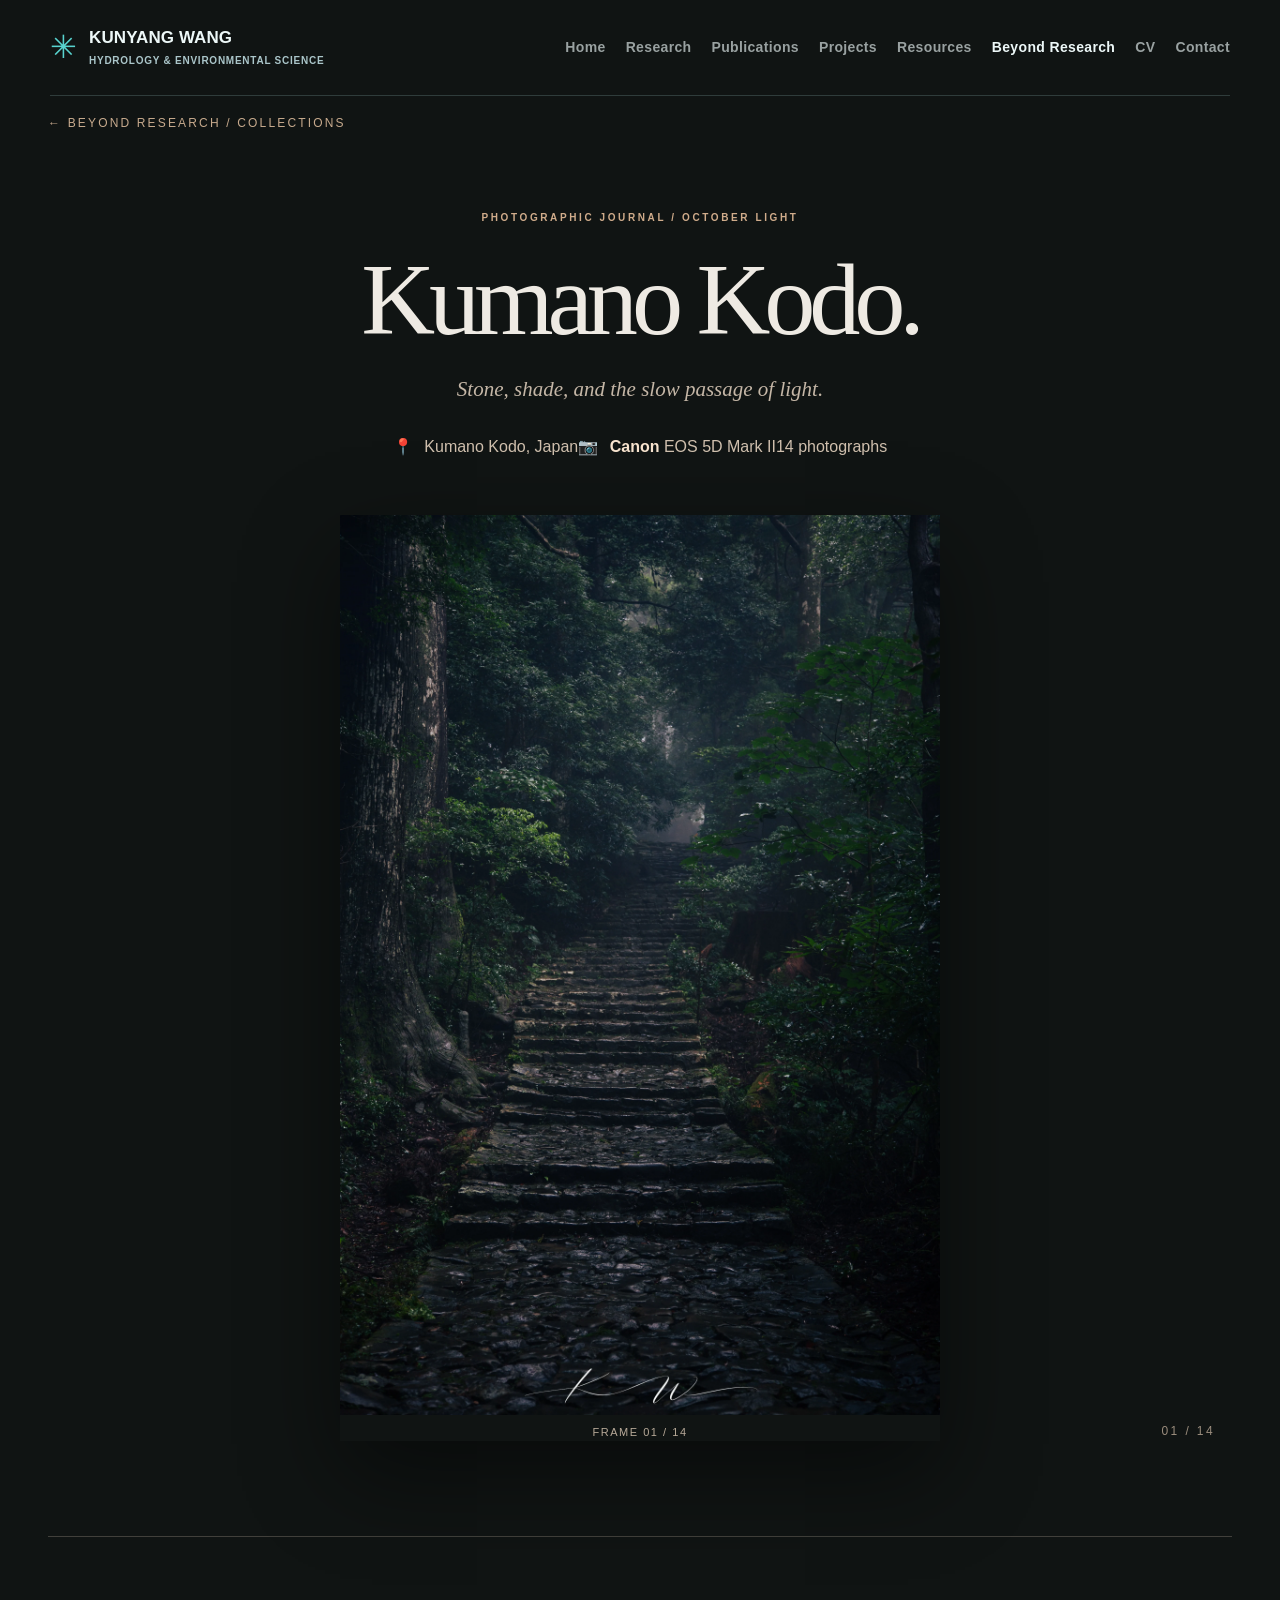
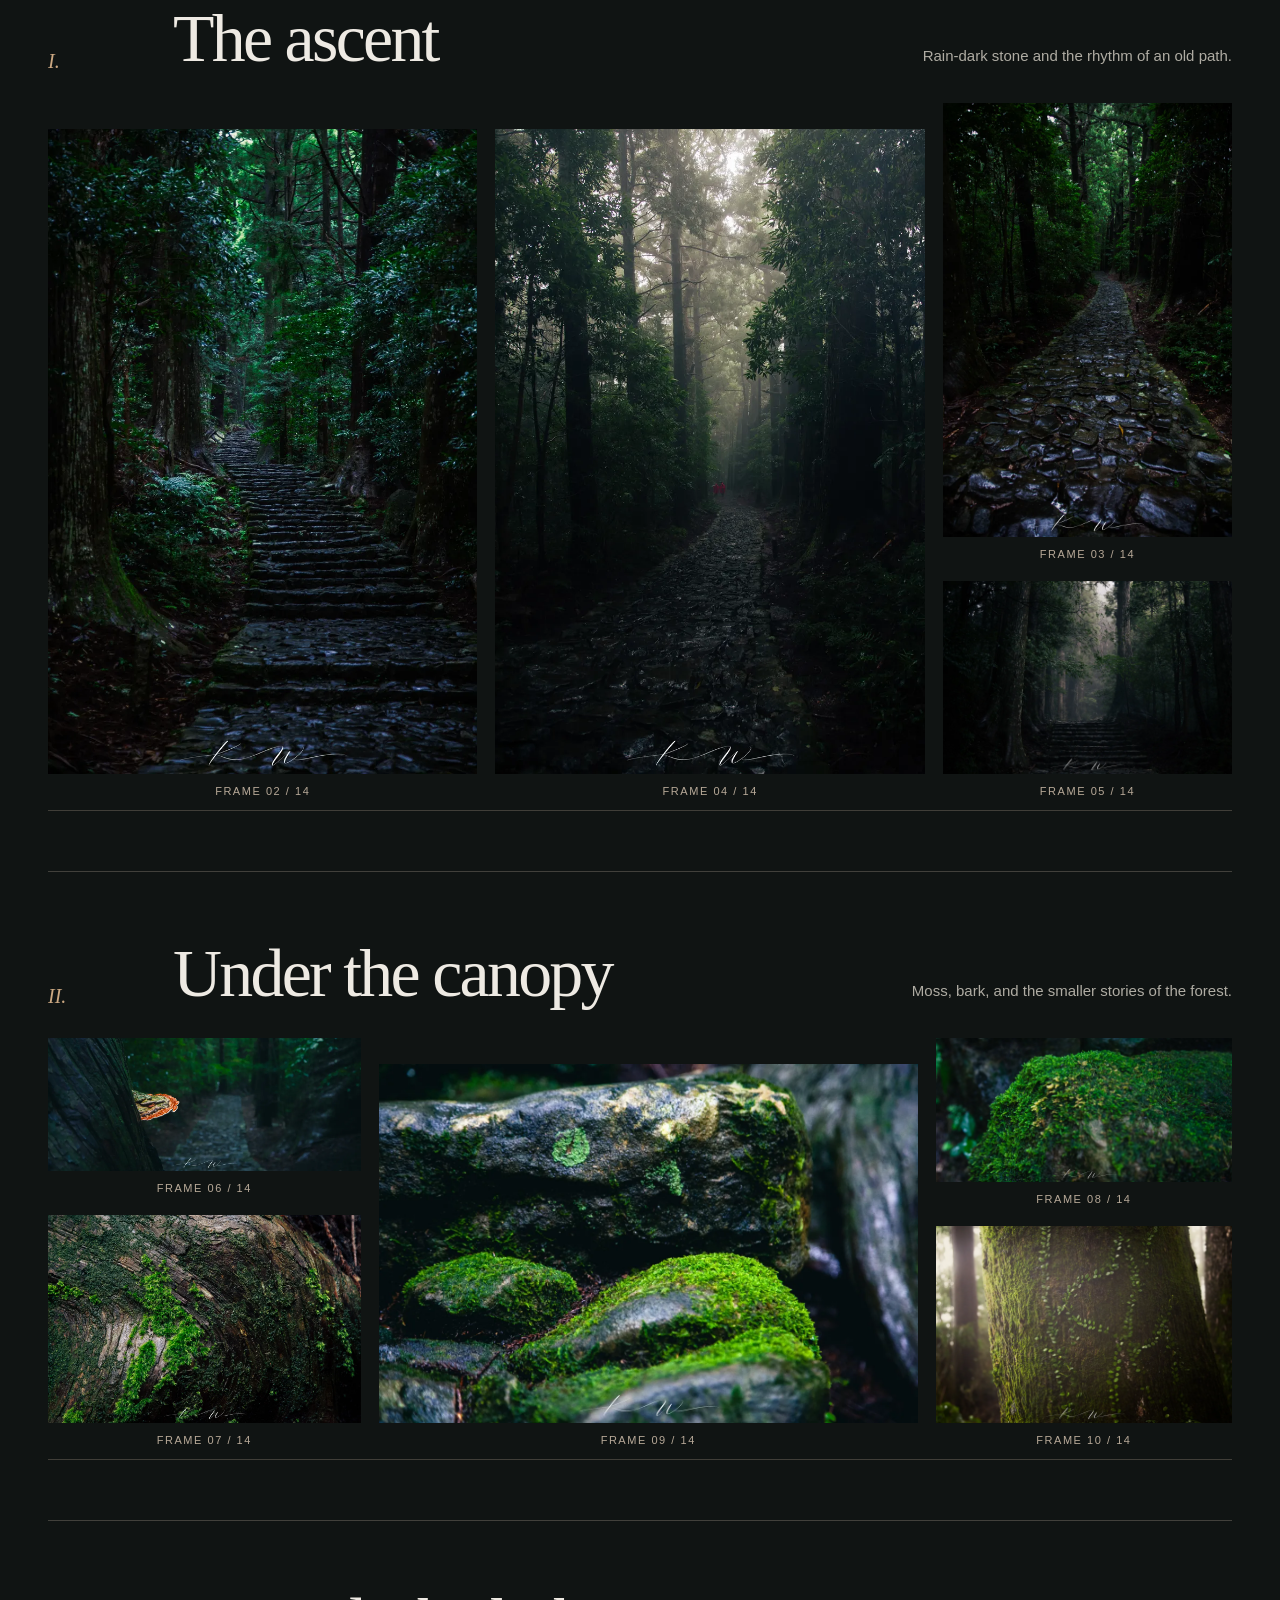
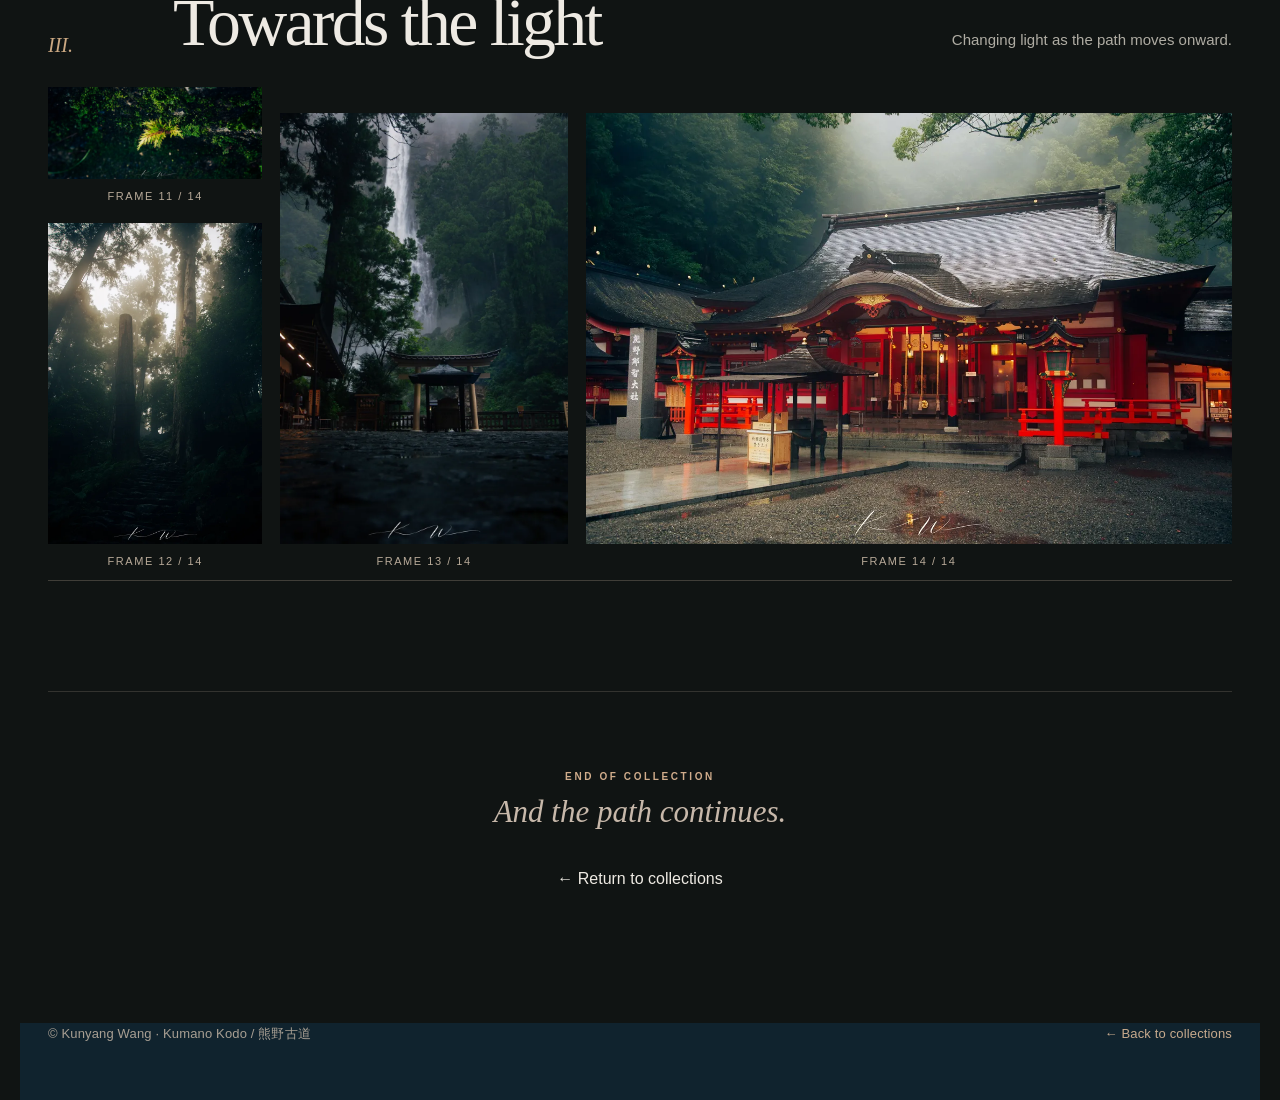
==== album.html @ d7cbd9cb "Deploy original Research Atlas V15 with Kumano Kodo photography" ====
<!DOCTYPE html>
<html lang="en"><head><meta charset="utf-8"/><meta content="width=device-width,initial-scale=1" name="viewport"/>
<meta content="Kumano Kodo photographic journal by Kunyang Wang." name="description"/>
<title>Kumano Kodo | Beyond Research | Kunyang Wang</title>
<link href="assets/base.css" rel="stylesheet"/>
<link href="assets/c-turquoise.css" rel="stylesheet"/>
<link href="assets/academic.css" rel="stylesheet"/>
<link href="assets/typography-v3.css" rel="stylesheet"/>
<link href="assets/kumano-hybrid.css" rel="stylesheet"/>
<link href="assets/kumano-baseline.css" rel="stylesheet"/>
<link href="assets/kumano-viewer-v15.css" rel="stylesheet"/>
<style>
body.hybrid-two{background:#101413;color:#eeeae3} .top-shell{background:transparent} .album-shell{max-width:1240px;margin:0 auto;padding:0 28px 60px}.album-shell .back{display:inline-block;margin-top:18px;color:#c7aa8d;text-decoration:none;font-size:12px;letter-spacing:.18em;text-transform:uppercase}.album-shell .back:hover{text-decoration:underline}.page-footer{max-width:1240px;margin:0 auto;padding:0 28px 56px;color:#a89f93;font-size:13px;display:flex;justify-content:space-between;gap:20px}.page-footer a{color:#c7aa8d;text-decoration:none}.page-footer a:hover{text-decoration:underline}.featured .photo{cursor:pointer;background:transparent;border:0;padding:0}.baseline-column .photo,.featured .photo{background:transparent;border:0;padding:0;cursor:pointer}.photo img{display:block}.photocap{display:block;margin-top:8px;color:#b7a998;font-size:11px;letter-spacing:.14em;text-transform:uppercase}.micon{margin-right:7px} @media(max-width:720px){.album-shell,.page-footer{padding:0 18px 42px}.page-footer{flex-direction:column}}
</style></head><body class="hybrid-two">
<div class="top-shell"><header class="wrap site-nav"><a class="logo" href="index.html"><span class="logo-symbol">✳</span><span class="logo-words">KUNYANG WANG<small>HYDROLOGY &amp; ENVIRONMENTAL SCIENCE</small></span></a><nav aria-label="Main navigation" class="navlinks"><a class="" href="index.html">Home</a><a class="" href="index.html#research">Research</a><a class="" href="publications.html">Publications</a><a class="" href="projects.html">Projects</a><a class="" href="resources.html">Resources</a><a class="active" href="beyond-research.html">Beyond Research</a><a class="" href="cv.html">CV</a><a class="" href="contact.html">Contact</a></nav></header></div>
<main class="album-shell wide"><a class="back" href="beyond-research.html">← Beyond Research / Collections</a><div class="h2-intro"><div class="section-label">Photographic journal / October light</div><h1>Kumano Kodo.</h1><div class="lead">Stone, shade, and the slow passage of light.</div><div class="meta"><span><span class="micon">📍</span> Kumano Kodo, Japan</span><span><span class="micon">📷</span> <strong>Canon</strong> EOS 5D Mark II</span><span>14 photographs</span></div></div><section class="featured reveal"><button class="photo" aria-label="Open photograph 01" onclick="window.Kumano.openPhoto(0)"><img src="photos/albums/kumano-kodo/01-mg-9178-1.webp" alt="Forest stone stairway on Kumano Kodo"/><span class="photocap">Frame 01 / 14</span></button></section><section class="chap reveal"><div class="chap-head"><div class="chap-no">I.</div><h2>The ascent</h2><p>Rain-dark stone and the rhythm of an old path.</p></div><div class="baseline-wall" id="the-ascent" data-wide="1|3|2,4" data-tablet="1,2|3,4" data-mobile="1,2,3,4" aria-label="Photographs with aligned chapter baseline"></div></section><section class="chap reveal"><div class="chap-head"><div class="chap-no">II.</div><h2>Under the canopy</h2><p>Moss, bark, and the smaller stories of the forest.</p></div><div class="baseline-wall" id="under-the-canopy" data-wide="5,6|8|7,9" data-tablet="5,6,7|8,9" data-mobile="5,6,7,8,9" aria-label="Photographs with aligned chapter baseline"></div></section><section class="chap reveal"><div class="chap-head"><div class="chap-no">III.</div><h2>Towards the light</h2><p>Changing light as the path moves onward.</p></div><div class="baseline-wall" id="towards-the-light" data-wide="10,11|12|13" data-tablet="10,11|12,13" data-mobile="10,11,12,13" aria-label="Photographs with aligned chapter baseline"></div></section><section class="h2-outro"><span class="section-label">End of collection</span><p>And the path continues.</p><a class="text-cta" href="beyond-research.html">← Return to collections</a></section></main><footer class="page-footer"><span>© Kunyang Wang · Kumano Kodo / 熊野古道</span><a href="beyond-research.html">← Back to collections</a></footer><script src="assets/kumano-album-data.js"></script><script src="assets/kumano-gallery.js"></script><script src="assets/kumano-baseline.js"></script></body></html>
---- assets/base.css ----
:root{color-scheme:light}*{box-sizing:border-box}html{scroll-behavior:smooth}body{margin:0;-webkit-font-smoothing:antialiased}img{display:block;width:100%;height:100%;object-fit:cover}a{color:inherit;text-decoration:none}button{font:inherit}p{line-height:1.7}h1,h2,h3,p{margin-top:0}.wrap{width:min(1320px,calc(100% - 100px));margin-inline:auto}.site-nav{display:flex;align-items:center;justify-content:space-between;gap:24px;min-height:88px}.logo{font-size:17px;font-weight:800;letter-spacing:-.5px;white-space:nowrap}.logo span{display:block;font-size:10px;letter-spacing:1.4px;font-weight:600;opacity:.64;margin-top:4px}.navlinks{display:flex;align-items:center;gap:29px;font-size:12px;font-weight:650;letter-spacing:.35px}.navlinks a{opacity:.72;transition:opacity .2s}.navlinks a:hover,.navlinks .active{opacity:1}.tiny-caps{font-weight:750;letter-spacing:2px;font-size:10px;text-transform:uppercase}.preview-controls{position:fixed;bottom:24px;right:24px;z-index:50;display:flex;align-items:center;gap:5px;background:#ffffffee;padding:7px;box-shadow:0 12px 35px #0002;border:1px solid #ddd8;border-radius:99px;color:#1a2627;font:700 12px system-ui,sans-serif;backdrop-filter:blur(16px)}.preview-controls span{font-size:10px;letter-spacing:1px;padding:0 10px;color:#677}.preview-controls a{border-radius:99px;padding:9px 13px}.preview-controls a:hover,.preview-controls .sel{background:#193d39;color:#fff}.button{display:inline-flex;align-items:center;gap:26px;padding:16px 24px;border:1px solid currentColor;font-size:12px;font-weight:750;letter-spacing:.3px;transition:transform .2s}.button:hover{transform:translateY(-2px)}.button .arr{font-size:20px;font-weight:400;line-height:0}.reveal{opacity:1}footer{font-size:11px;letter-spacing:.15px}.site-nav .mobile-menu{display:none}@media(max-width:850px){.wrap{width:min(100% - 36px,660px)}.site-nav{min-height:70px}.navlinks{gap:13px;font-size:11px}.navlinks a:nth-child(n+4){display:none}.preview-controls{bottom:12px;right:12px;padding:5px}.preview-controls span{display:none}}@media(max-width:540px){.navlinks{gap:11px}.navlinks a:nth-child(n+3){display:none}.logo{font-size:14px}.logo span{font-size:8px}.button{gap:15px;padding:13px 17px}.preview-controls a{padding:8px 11px}}
---- assets/c-turquoise.css ----
body{background:#F1F5F5;font-family:Arial,'Helvetica Neue',sans-serif;color:#1E3C46}.top-shell{background:#10232E;color:#EDF8F8}.site-nav{height:90px;border-bottom:1px solid #A8DADD33}.site-nav .logo{display:flex;align-items:center;gap:12px}.logo-symbol{font-family:Georgia;font-size:37px;color:#58D3CF}.logo-words{font-size:16px}.logo-words small{font-size:8px;letter-spacing:1.4px;display:block;color:#ABC6CA;margin-top:5px}.navlinks{gap:25px}.navlinks a{opacity:.62}.nav-status{display:flex;align-items:center;gap:8px;font-size:9px;letter-spacing:1px;font-weight:700;color:#A4E7E4}.nav-status span{width:6px;height:6px;background:#57DFD8;border-radius:50%}.nav-status b{font-size:16px;font-weight:400;padding-left:13px}.hero{display:grid;grid-template-columns:47% 53%;gap:13px;padding-top:50px;padding-bottom:76px;min-height:640px}.hero-left{background:#1B3540;padding:24px 31px 22px;position:relative;display:flex;flex-direction:column}.eyebrow,.left-bottom{display:flex;justify-content:space-between;align-items:center;gap:10px;color:#94B5BA;font-size:9px;letter-spacing:1px;font-weight:800}.left-inner{margin:auto 0;padding:48px 0 45px}.left-inner .tiny-caps{color:#8CE1DB;font-size:9px;letter-spacing:1.6px}h1,h2,h3{font-weight:500}h1{font-size:clamp(54px,5.1vw,83px);letter-spacing:-4px;line-height:1.07;margin:28px 0 25px}h1>span:first-child{font-family:Georgia;font-weight:400;font-style:italic;color:#80E1D9}h1 .stop{color:#E6BE8B}.left-inner p{font-size:14px;max-width:380px;line-height:1.75;color:#BDD0D4}.actions{display:flex;gap:20px;margin-top:36px;align-items:center;flex-wrap:wrap}.actions a{font-size:11px;font-weight:760;display:flex;align-items:center;gap:20px}.actions .primary{background:#58D3CF;color:#102D39;padding:15px 20px}.actions .primary span{font-size:20px;font-weight:400}.actions .secondary{border-bottom:1px solid #A5C4C8;padding-bottom:7px}.actions .secondary span{font-size:18px}.left-bottom{border-top:1px solid #94B5BA44;padding-top:17px}.hero-board{height:552px;display:grid;grid-template-columns:59% 41%;grid-template-rows:62% 38%;gap:10px}.photo-tile{grid-column:1;grid-row:1 / span 2;position:relative;overflow:hidden;background:#235363}.photo-tile>img{filter:saturate(.72) contrast(1.04);object-position:43% center}.image-shade{position:absolute;inset:0;background:linear-gradient(0deg,#0A2532CC,transparent 42%)}.image-top{position:absolute;top:20px;left:19px;right:18px;display:flex;justify-content:space-between;color:#fff;font-size:9px;font-weight:800;letter-spacing:1.4px}.image-caption{position:absolute;bottom:25px;left:20px;right:15px;color:#fff}.image-caption span{display:block;letter-spacing:1.7px;font-size:9px;opacity:.7}.image-caption strong{display:block;font-weight:500;font-size:21px;margin-top:14px;line-height:1.2}.map-tile{position:relative;overflow:hidden;background:#DBEFF0}.map-tile>img{height:100%;object-fit:cover}.map-caption{position:absolute;left:0;right:0;bottom:0;background:#CAE6E7F0;color:#16596A;padding:13px 12px;display:flex;justify-content:space-between;font-size:8px;letter-spacing:.4px;font-weight:850}.map-caption b{font-size:15px}.data-tile{background:#174D60;color:#EAF9FA;padding:20px 18px;min-width:0;display:flex;flex-direction:column}.top-mini{font-size:9px;letter-spacing:1px;color:#B4E9E7}.data-tile svg{width:100%;height:100%;min-height:80px}.data-foot{display:flex;flex-direction:column;gap:3px;color:#C2E4E4;font-size:8px;font-weight:750;letter-spacing:1.2px}.data-foot span:last-child{font-size:7px;opacity:.6}.focus{background:#F1F5F5;padding:88px 0 98px}.focus-intro{display:grid;grid-template-columns:61% 39%;gap:35px;align-items:end}.focus-intro .tiny-caps{color:#367F8A}.focus-intro h2{font-size:57px;line-height:1.07;letter-spacing:-2.4px;margin:18px 0 48px}.focus-intro h2 span{color:#3A9A9F}.focus-intro p{max-width:385px;color:#637D83;font-size:14px;margin-bottom:49px}.focus-grid{display:grid;grid-template-columns:repeat(3,1fr);gap:10px}.focus-card{background:#fff;padding:30px;min-height:298px;display:flex;flex-direction:column;justify-content:space-between;border-top:3px solid #3BBFC1}.focus-card:nth-child(2){border-color:#287F9B}.focus-card:nth-child(3){border-color:#A8BFC4}.focus-card .tag{color:#46818B;font-size:10px;letter-spacing:1px;font-weight:800}.focus-card h3{font-family:Georgia;font-weight:400;font-size:31px;letter-spacing:-.7px;line-height:1.16;margin:15px 0}.focus-card p{font-size:12px;color:#667E83;max-width:270px}.focus-card>span{font-size:9px;letter-spacing:1px;font-weight:850;margin-top:10px}.interlude{background:#E0F0F1;padding:70px 0}.interlude-grid{display:grid;grid-template-columns:1fr 1fr;gap:90px}.interlude .tiny-caps{color:#317E89}.interlude h2{font-size:46px;line-height:1.1;letter-spacing:-1.8px;margin:17px 0 0}.interlude p{color:#537981;font-size:14px;margin-top:30px}.pills{display:flex;gap:8px;flex-wrap:wrap}.pills span{border:1px solid #9EC8CB;border-radius:99px;padding:9px 12px;font-size:9px;font-weight:750;letter-spacing:1px}.work{padding:85px 0;display:grid;grid-template-columns:1fr 1fr;gap:90px}.work .tiny-caps{color:#327D87}.work h2{font-size:47px;letter-spacing:-1.5px;margin:16px 0 0}.work p{font-size:14px;color:#5E7880}footer{background:#10232E;color:#BCD7D9;padding:24px 0}footer>.wrap{display:flex;align-items:center;justify-content:space-between;gap:20px;font-size:9px;letter-spacing:1px;font-weight:700}@media(max-width:1080px){.nav-status{display:none}.hero{grid-template-columns:1fr}.hero-board{height:480px}.hero-left{min-height:475px}.left-inner{padding:40px 0}.left-inner h1{font-size:75px}.eyebrow{gap:10px}.focus-intro h2{font-size:47px}}@media(max-width:540px){.hero{padding-top:24px;padding-bottom:40px}.hero-left{min-height:485px;padding:18px}.left-inner h1{font-size:55px;letter-spacing:-2.5px}.left-inner p{font-size:13px}.eyebrow span:last-child{display:none}.hero-board{height:490px;grid-template-columns:55% 45%}.image-caption strong{font-size:16px}.data-tile{padding:11px}.data-foot span{font-size:7px}.map-caption{font-size:7px;padding:10px 6px}.focus{padding:60px 0}.focus-intro{display:block}.focus-intro h2{font-size:43px;margin-bottom:18px}.focus-intro p{margin-bottom:30px}.focus-grid{grid-template-columns:1fr}.focus-card{min-height:230px}.interlude-grid,.work{grid-template-columns:1fr;gap:20px}.interlude h2{font-size:40px}.work{padding:60px 0}footer>.wrap{flex-wrap:wrap}}

/* Turquoise / Research Atlas art direction — preserve layout, replace forest-green system */
:root{--turquoise:#58D3CF;--turquoise-bright:#80E1D9;--deep-ocean:#10232E;--text:#1E3C46}
.site-nav .navlinks a:hover,.site-nav .navlinks a:focus-visible{color:var(--turquoise-bright)}
.hero-left{border-top:2px solid #58D3CF55}
.actions .primary{box-shadow:0 8px 28px #041F2938;transition:background .2s,transform .2s}
.actions .primary:hover{background:#83E6DF;transform:translateY(-2px)}
.focus-card{transition:transform .2s,box-shadow .2s}
.focus-card:hover{transform:translateY(-4px);box-shadow:0 16px 30px #1F637A18}
.focus-card h3{color:#21434E}
.pills span:hover{background:#C4E9E9}
::selection{background:#7DE4DF;color:#10232E}
---- assets/academic.css ----
.navlinks{gap:15px;font-size:11px}.site-nav{gap:14px}.logo-words{font-size:13px}.logo-words small{font-size:7px;letter-spacing:1.1px}
.interior-hero{padding:78px 0 82px}.interior-hero h1{font-size:clamp(56px,6.2vw,92px);margin:19px 0 18px}.interior-hero p{max-width:740px;color:#AAC9CE;font-size:17px}.interior-hero .tiny-caps{color:#80E1D9}
.page-content{padding:72px 0 96px;min-height:55vh}.page-content h2{font-size:clamp(27px,3vw,43px);letter-spacing:-1.3px}.page-content h3{font-family:Georgia,serif;font-weight:400;font-size:22px;color:#173947;line-height:1.3}.page-content p{color:#526E77;font-size:14px}.page-content .tiny-caps{color:#298D98}
.source-banner{background:#E0F0F1;padding:20px 25px;color:#3C6973;font-size:13px;line-height:1.75;border-left:3px solid #46BFC0;margin-bottom:30px}.source-banner a,.inline-cta a{font-weight:800;color:#076D83}.source-banner a:hover{text-decoration:underline}
.year-jump{display:flex;gap:11px;flex-wrap:wrap;margin-bottom:45px}.year-jump a{padding:9px 16px;background:#fff;color:#285862;font-size:12px;font-weight:800;border-bottom:2px solid #5DCFCB}.pub-year-group{margin-bottom:42px;scroll-margin-top:20px}.pub-year-group h2{border-bottom:1px solid #CFDEDF;padding-bottom:10px;margin-bottom:10px}.pub-year-group h2 small{font:400 12px Arial;color:#739197;margin-left:12px;letter-spacing:0}.publication-card{display:grid;grid-template-columns:65px 1fr 110px;gap:16px;padding:24px 0;border-bottom:1px solid #D9E6E7;align-items:start}.pub-year{font-size:13px;font-weight:800;color:#2B8796;padding-top:4px}.publication-card h3{font-family:Arial,'Helvetica Neue',sans-serif;font-weight:700;font-size:16px;line-height:1.45;letter-spacing:-.2px;margin:0 0 8px}.publication-card p{margin:0 0 4px;font-size:12px;line-height:1.5}.publication-card .pub-journal{font-style:italic;color:#385C66}.doi-link{font-size:11px;font-weight:800;color:#007D89}.muted{font-size:11px;color:#829C9E}.label-note{font-size:9px;display:block;color:#9A7663;margin-top:8px}.selected-section{grid-template-columns:40% 60%;gap:35px}.selected-section .publication-card{grid-template-columns:47px 1fr 70px;gap:10px}.selected-section .publication-card h3{font-size:14px}.selected-list{padding:0 20px 0 0}.selected-section .pub-authors{display:none}.inline-cta{padding-top:23px}
.resource-band{background:#E0F0F1;padding:76px 0 85px}.resource-band .tiny-caps{color:#287E8D}.resource-band h2{font-size:clamp(36px,4vw,54px);letter-spacing:-2px;margin:17px 0}.resource-band h2 span{color:#3CBDB9}.resource-band>div>p{color:#597E83;font-size:14px}.resource-grid{display:grid;grid-template-columns:repeat(3,minmax(0,1fr));gap:15px;margin-top:31px}.resource-card{padding:25px;background:#fff;border-top:3px solid #57CBC7;min-height:230px;display:flex;flex-direction:column}.resource-card .tag{color:#438992;font-size:10px;font-weight:800;letter-spacing:1px}.resource-card h3{font-size:23px;margin:23px 0 15px}.resource-card p{font-size:12px;color:#627C82;flex:1}.resource-card a{font-size:11px;color:#157D89;font-weight:800;margin-top:25px}.interior-resources{margin-top:40px}.interior-resources .resource-card{min-height:270px}.portrait-note{padding:80px 0;display:grid;grid-template-columns:2fr 1fr;gap:40px}.portrait-note h2{font-size:39px;letter-spacing:-1px;margin:18px 0}.portrait-note p{max-width:570px;color:#668187;font-size:14px}.soft-card{background:#fff;border-left:3px solid #3EBFC0;display:flex;flex-direction:column;justify-content:center;padding:30px;gap:15px;font-size:11px;font-weight:750;color:#397A84;letter-spacing:1.1px}
.content-grid{display:grid;grid-template-columns:1fr 1fr;gap:20px}.content-card{padding:32px;background:#fff;border-top:3px solid #53C8C5}.content-card .tag{font-size:10px;font-weight:800;letter-spacing:1.1px;color:#3B99A1}.content-card h2{margin:22px 0 10px}.content-card h3{font-size:20px;color:#53787E}.content-card .meta-row{display:flex;flex-wrap:wrap;gap:14px;font-size:11px;color:#207D89;font-weight:750;margin-bottom:15px}.content-card a,.link-list a{font-weight:800;color:#08748B}.fine-print{font-size:11px!important;color:#809294!important}.project-lines{border-top:1px solid #E0E9E9;padding-top:15px}.project-lines p{font-size:12px}.text-section{margin-top:66px;padding-top:28px;border-top:1px solid #CCDFE0}.mini-columns{display:grid;grid-template-columns:repeat(3,1fr);gap:30px;margin-top:25px}.mini-columns h3{font-size:22px}.two-col{display:grid;grid-template-columns:1fr 1fr;gap:50px}.cv-section h2{margin:20px 0}.cv-item{display:grid;grid-template-columns:115px 1fr;gap:15px;border-top:1px solid #D2E1E3;padding:20px 0}.cv-item time{color:#298D98;font-size:11px;font-weight:800}.cv-item h3{margin-bottom:6px;font-size:17px}.cv-item p{font-size:12px;margin-bottom:0}.link-list{display:grid;gap:12px;margin-top:27px}.link-list a{border-bottom:1px solid #E0E9E9;padding-bottom:8px;width:fit-content}
@media(max-width:1190px){.navlinks{gap:12px}.navlinks a:nth-child(2){display:none}}@media(max-width:950px){.site-nav{flex-wrap:wrap;height:auto;padding:15px 0}.navlinks{flex-wrap:wrap;gap:15px}.navlinks a:nth-child(2){display:inline}.hero{padding-top:35px}}@media(max-width:850px){.navlinks a:nth-child(n+4){display:inline}.selected-section{display:block}.selected-list{padding:0}.content-grid,.two-col{grid-template-columns:1fr}.interior-hero{padding:52px 0}}
@media(max-width:640px){.site-nav{align-items:flex-start}.logo{width:100%}.navlinks{display:flex;width:100%;overflow-x:auto;flex-wrap:nowrap;padding-bottom:8px}.navlinks a:nth-child(n){display:inline;white-space:nowrap}.resource-grid,.mini-columns,.portrait-note{grid-template-columns:1fr}.publication-card,.selected-section .publication-card{grid-template-columns:1fr;gap:6px}.pub-year{padding:0}.pub-link{margin-top:3px}.interior-hero h1{font-size:52px;letter-spacing:-2px}.page-content{padding-top:45px}.selected-section .publication-card h3{font-size:15px}.resource-band{padding:60px 0}}
---- assets/typography-v3.css ----
/* Academic Research Atlas V3: legible typography and stronger visual hierarchy.
   Designed for desktop reading, tablets, and mobile, without changing the turquoise palette. */
body {font-size:16px; line-height:1.65;}
:focus-visible {outline:2px solid #28BEBF;outline-offset:3px;}
.site-nav{min-height:96px}
.site-nav .logo .logo-words{font-size:17px;line-height:1.2;letter-spacing:.1px;font-weight:800;opacity:1;margin-top:0}
.site-nav .logo .logo-symbol{font-size:32px;line-height:1;opacity:1;margin-top:0;letter-spacing:0;font-weight:400}
.logo-words small{font-size:10px;letter-spacing:0.75px;margin-top:7px}
.navlinks{font-size:14px;gap:20px;line-height:1.4}
.tiny-caps{font-size:12px;letter-spacing:1.45px}
.hero .eyebrow,.hero .left-bottom{font-size:11px;letter-spacing:.8px}
.left-inner .tiny-caps{font-size:12px;letter-spacing:1px}
.left-inner p{font-size:17px;line-height:1.7;max-width:480px}
.actions a{font-size:14px}
.image-top,.image-caption span{font-size:11px}
.image-caption strong{font-size:23px}
.map-caption{font-size:10px}
.top-mini{font-size:11px}
.data-foot,.data-foot span:last-child{font-size:10px;letter-spacing:.5px}
.focus-intro p,.interlude p,.work p,.resource-band>div>p,.portrait-note p{font-size:17px;line-height:1.75}
.focus-card .tag,.resource-card .tag,.content-card .tag{font-size:12px;letter-spacing:.65px}
.focus-card p,.resource-card p,.project-lines p{font-size:15px;line-height:1.65}
.focus-card>span,.resource-card a{font-size:13px;letter-spacing:.4px}
.focus-card h3{font-size:33px}
.pills span{font-size:11px;letter-spacing:.6px}
.interior-hero p{font-size:18px;line-height:1.65}
.page-content p,.page-content .content-card p{font-size:16px;line-height:1.72}
.page-content h3{font-size:23px}
.source-banner{font-size:15px;line-height:1.7}
.pub-year-group h2 small{font-size:14px}
.year-jump a{font-size:14px}
.publication-card{grid-template-columns:72px minmax(0,1fr) 110px;gap:20px;padding:26px 0}
.pub-year{font-size:15px}
.publication-card h3,.selected-section .publication-card h3{font-size:18px;line-height:1.48}
.publication-card p,.selected-section .publication-card p{font-size:14px;line-height:1.6}
.doi-link,.muted{font-size:13px;line-height:1.6}
.first-author-badge{display:inline-flex;align-items:center;align-self:flex-start;
   width:max-content;max-width:100%;margin:0 0 9px;padding:4px 10px;
   font:700 11px/1.2 Arial,'Helvetica Neue',sans-serif;letter-spacing:.35px;
   background:#D9F4F2;color:#126972;border:1px solid #9DDDD9;border-radius:2px}
.selected-section .publication-card{grid-template-columns:56px minmax(0,1fr) 78px;gap:14px}
.selected-list{padding:0 5px 0 0}
.page-content .fine-print{font-size:13px!important}
.meta-row,.cv-item time{font-size:14px!important}
.cv-item h3{font-size:19px}
.cv-item p{font-size:15px}
.cv-item{grid-template-columns:145px minmax(0,1fr)}
.mini-columns h3{font-size:24px}
.link-list a{font-size:16px}
.single-grant{grid-template-columns: minmax(0,1fr);max-width:1050px}
.single-grant .content-card{padding:42px 46px}
.single-grant h2{font-size:clamp(30px,3vw,45px)}
.single-grant h3{font-size:26px;max-width:850px}
.resource-card{min-height:245px}
footer>.wrap{font-size:12px;letter-spacing:.4px}
@media(max-width:1200px){.navlinks{gap:13px;font-size:13px}}
@media(max-width:950px){.site-nav{align-items:flex-start;gap:12px}.navlinks{gap:16px}}
@media(max-width:850px){.navlinks{font-size:13px}.page-content{padding-top:55px}}
@media(max-width:640px){
  .site-nav{min-height:0;gap:12px}
  .navlinks{font-size:13px;gap:17px}
  .site-nav .logo .logo-words{font-size:15px}
  .site-nav .logo .logo-symbol{font-size:27px}
  .logo-words small{font-size:9px}
  .left-inner p{font-size:16px}
  .focus-intro p,.interlude p,.work p,.resource-band>div>p{font-size:16px}
  .focus-card p,.resource-card p{font-size:15px}
  .publication-card,.selected-section .publication-card{grid-template-columns:1fr;gap:8px}
  .publication-card h3,.selected-section .publication-card h3{font-size:17px}
  .publication-card p{font-size:14px}
  .cv-item{grid-template-columns:1fr;gap:7px}
  .single-grant .content-card{padding:28px 24px}
  .single-grant h3{font-size:23px}
  .data-foot,.data-foot span:last-child{font-size:9px}
  .map-caption{font-size:9px}
  footer>.wrap{font-size:11px}
}
---- assets/kumano-hybrid.css ----
/* Gallery variants */
body.hybrid-one{background:linear-gradient(165deg,#07151c,#10262c 38%,#0a181f 75%)}
body.hybrid-two{background:#101413;color:#eeeae3;--teal:#d0ac8b;--line:rgba(243,225,208,.15)}
.hybrid-two .topbar{background:#151817}.hybrid-two .meta{color:#d0c0ae}.hybrid-two .meta strong{color:#f8e4cf}
.collection-title{padding-top:58px;padding-bottom:28px}.collection-title h1{font:400 clamp(55px,7vw,96px)/1.05 Georgia,serif;letter-spacing:-.045em;margin:14px 0 18px}.collection-title .intro{font-size:16px;color:#acbec0;margin:0;max-width:650px}
.h1-cover{display:grid;grid-template-columns:minmax(0,37%) 1fr;align-items:stretch;overflow:hidden;background:linear-gradient(125deg,#1a333b,#1b3c43 65%,#152c34);border:1px solid rgba(164,205,204,.18);border-radius:6px;margin-top:20px;margin-bottom:85px;min-height:600px;box-shadow:0 18px 80px #0610154a}.h1-cover-photo{padding:24px 0 24px 24px;display:flex;justify-content:center;align-items:center}.h1-cover-photo img{width:100%;height:auto;max-height:760px;object-fit:contain;border-radius:3px}.h1-cover-text{padding:clamp(34px,5vw,82px);display:flex;flex-direction:column;justify-content:center;align-items:flex-start}.h1-cover-text h2{font:400 clamp(60px,6.7vw,104px)/.98 Georgia,serif;letter-spacing:-.05em;margin:18px 0 18px}.h1-cover-text .jp{font-size:17px;letter-spacing:.22em;color:#b8d7d3}.h1-cover-text p{max-width:430px;color:#b9d0d0;font:italic 21px/1.65 Georgia,serif;margin:34px 0 26px}.h1-cover-text .meta{margin-bottom:35px}.album-count{border-top:1px solid #71969960;width:100%;padding-top:20px;color:#a6c7c7;letter-spacing:.09em;font-size:12px}
.h2-cover-shell{background:radial-gradient(ellipse at 25% 55%,#393b35,#1d2829 45%,#131a1b 85%);margin:22px 0 85px;border-top:1px solid #7d776b50;border-bottom:1px solid #7d776b50;padding:48px clamp(20px,5vw,70px)}.h2-cover{max-width:1160px;margin:auto;display:grid;grid-template-columns:minmax(0,45%) 1fr;gap:clamp(36px,7vw,110px);align-items:center}.h2-cover-photo{display:flex;align-items:center;justify-content:center}.h2-cover-photo img{width:auto;max-width:100%;max-height:690px;box-shadow:0 20px 80px #0008}.h2-cover-text{align-self:center}.h2-cover-text h2{font:400 clamp(65px,7.6vw,120px)/.9 Georgia,serif;letter-spacing:-.052em;margin:20px 0 35px}.h2-cover-text p{font:italic 22px/1.65 Georgia,serif;color:#c5baab;max-width:440px;margin:26px 0 35px}.h2-cover-text .meta{display:block}.h2-cover-text .meta span{display:block;margin:12px 0}.h2-cover-text .album-cta{background:transparent;border:1px solid #c3a384;color:#eddac2;margin-top:28px}.h2-cover-text .album-cta:hover{background:#423b33}
.intro-head{padding-top:57px;padding-bottom:36px}.intro-head h1{font:400 clamp(63px,8vw,114px)/.97 Georgia,serif;letter-spacing:-.055em;margin:16px 0}.intro-head .lead{font:italic 22px/1.6 Georgia,serif;color:#bbd6d3;max-width:610px;margin:20px 0 25px}.section-label{font-size:10px;letter-spacing:.26em;text-transform:uppercase;font-weight:730;color:var(--teal)}
.h1-album-intro{border-bottom:1px solid var(--line);padding-bottom:41px;margin-bottom:26px;display:grid;grid-template-columns:1fr 330px;align-items:end;gap:35px}.h1-album-intro .right-note{max-width:320px;color:#94aeb2;font-size:14px;line-height:1.9;padding:0 0 5px 25px;border-left:1px solid rgba(132,214,209,.35)}
.gallery-head{display:flex;align-items:center;justify-content:space-between;gap:20px;margin:24px 0 19px;padding-top:13px}.gallery-head h2{font:400 28px/1.3 Georgia,serif;margin:0}.gallery-head small{font-size:12px;color:#829b9d}
#gallery.justified{width:100%;display:block;min-height:180px}.just-row{display:flex;width:100%;justify-content:flex-start;margin-bottom:16px;overflow:hidden}.just-row .photo{overflow:hidden}.just-row .photo img{object-fit:contain!important;transform:none!important}.just-row .photo:hover img{filter:brightness(1.15)}
.outro{border-top:1px solid var(--line);margin-top:50px;padding:38px 0 15px;display:flex;justify-content:space-between;align-items:center;color:#93aeb0;font:italic 18px/1.5 Georgia,serif}.outro a{font:normal 12px Arial,sans-serif;color:var(--teal)}
.h2-intro{max-width:900px;margin:75px auto 55px;text-align:center}.h2-intro h1{font:400 clamp(66px,8vw,120px)/1 Georgia,serif;letter-spacing:-.06em;margin:22px 0}.h2-intro .lead{font:italic 21px/1.6 Georgia,serif;color:#c4b6a6;max-width:620px;margin:22px auto 27px}.h2-intro .meta{justify-content:center}
.featured{display:flex;justify-content:center;align-items:center;max-width:1100px;margin:0 auto 95px;position:relative}.featured .photo{width:auto;max-width:100%;box-shadow:0 35px 90px #0007}.featured img{max-height:900px;width:auto;max-width:100%}.featured::after{content:'01 / 14';position:absolute;bottom:0;right:-25px;font-size:12px;letter-spacing:.2em;color:#9b8d7d}
.chap{padding:68px 0 42px;border-top:1px solid rgba(236,219,202,.22)}.chap-head{display:grid;grid-template-columns:100px 1fr 1fr;gap:25px;align-items:end;margin-bottom:40px}.chap-no{color:#cba882;font:italic 20px Georgia,serif}.chap-head h2{font:400 clamp(44px,5.3vw,72px)/1 Georgia,serif;margin:0;letter-spacing:-.04em}.chap-head p{font-size:15px;color:#afaca3;line-height:1.8;max-width:360px;margin:0 0 4px auto}.masonry{columns:3 285px;column-gap:20px}.masonry .photo{margin:0 0 20px;break-inside:avoid;page-break-inside:avoid}.masonry img{width:100%;height:auto}.masonry .photo:nth-child(3n){transform:translateY(0)}
.mid-quote{font:italic clamp(21px,3.1vw,37px)/1.5 Georgia,serif;text-align:center;max-width:750px;color:#c0b4a6;padding:65px 20px;margin:0 auto}
.h2-outro{margin:50px auto 0;text-align:center;padding:70px 0;border-top:1px solid var(--line)}.h2-outro p{font:italic 31px/1.5 Georgia,serif;color:#c7b8aa}
@media(max-width:1020px){.h1-cover{min-height:0}.h1-cover-text h2{font-size:clamp(52px,7vw,80px)}.h1-cover-text p{font-size:18px;margin:21px 0}.h1-album-intro{grid-template-columns:1fr 250px}.chap-head{grid-template-columns:65px 1fr}.chap-head p{grid-column:2;max-width:none;margin:0}.masonry{columns:2 240px}}
@media(max-width:720px){.collection-title{padding-top:37px}.collection-title h1{font-size:52px}.h1-cover,.h2-cover{grid-template-columns:1fr}.h1-cover{margin-bottom:60px}.h1-cover-photo{padding:18px 18px 0}.h1-cover-photo img{max-height:550px;width:auto;max-width:100%}.h1-cover-text{padding:28px}.h1-cover-text h2{font-size:58px}.h1-cover-text p{font-size:17px;margin:18px 0}.h2-cover-shell{padding:28px 16px;margin-bottom:60px}.h2-cover-photo img{max-height:550px}.h2-cover{gap:20px}.h2-cover-text{padding:10px 10px 22px}.h2-cover-text h2{font-size:64px}.intro-head{padding-top:38px}.h1-album-intro{grid-template-columns:1fr;gap:12px;padding-bottom:28px}.h1-album-intro .right-note{border:0;padding:0;max-width:none}.intro-head h1{font-size:65px}.intro-head .lead{font-size:19px}.gallery-head{flex-wrap:wrap}.just-row{margin-bottom:9px}.h2-intro{margin:37px auto}.h2-intro h1{font-size:68px}.featured{margin-bottom:54px}.featured img{max-height:650px}.featured::after{right:5px}.chap{padding-top:43px}.chap-head{grid-template-columns:43px 1fr;gap:10px}.chap-head h2{font-size:46px}.chap-head p{grid-column:2;font-size:14px}.masonry{columns:2 160px;column-gap:10px}.masonry .photo{margin-bottom:10px}.mid-quote{padding:35px 0}.outro{align-items:flex-start;flex-direction:column;gap:18px}}
@media(max-width:440px){.masonry{columns:1}.toplinks a:nth-child(2){display:none}}
---- assets/kumano-baseline.css ----
/* Hybrid 2 refinement · flush chapter baselines, image ratios never cropped. */
.baseline-wall {
  display: flex;
  align-items: flex-end;
  gap: 18px;
  width: 100%;
  padding-bottom: 10px;
  border-bottom: 1px solid rgba(217,198,176,.24);
  min-height: 120px;
}
.baseline-column {
  display: flex;
  flex-direction: column;
  justify-content: flex-end;
  gap: 18px;
  min-width: 0;
  flex-shrink: 0;
}
.baseline-column .photo { width: 100%; overflow: hidden; }
.baseline-column .photo img { display: block; width: 100%; height: auto; object-fit: contain; }
.baseline-column .photo .photocap { font-size: 11px; }
/* Editorial rhythm: no dark fill blocks; the photograph itself defines the tile. */
.chap:has(.baseline-wall) { padding-bottom: 60px; }
.chap:has(.baseline-wall) .chap-head { margin-bottom: 30px; }
@media(max-width:900px) {
 .baseline-wall, .baseline-column { gap: 13px; }
}
@media(max-width:600px) {
 .baseline-wall { display:block; border:0; padding:0; }
 .baseline-column { width:100%!important; gap:14px; }
 .baseline-column .photo { margin:0 0 14px; }
 .chap:has(.baseline-wall) { padding-bottom:35px; }
}
/* Keep every edge of the photograph visible even during hover. */
.baseline-column .photo:hover img { transform: none; filter: brightness(1.08); }
---- assets/kumano-viewer-v15.css ----
/* V15: modal lightbox. Never participate in the page document flow. */
.viewer,
.viewer * { box-sizing:border-box; }
.viewer {
  position: fixed;
  inset: 0;
  z-index: 99999;
  display: none;
  align-items: center;
  justify-content: center;
  flex-direction: column;
  gap: 12px;
  padding: 20px 16px;
  background: rgba(7, 11, 12, .975);
  color: #e9e7df;
  overflow: hidden;
  isolation: isolate;
}
.viewer.open { display: flex; }
.viewer[hidden] { display: none !important; }
.viewer .viewer-image-button {
  display:flex;
  justify-content:center;
  align-items:center;
  padding:0;
  border:0;
  background:transparent;
  color:inherit;
  cursor:zoom-out;
  width:auto;
  max-width:calc(100vw - 146px);
  max-height:calc(100vh - 125px);
  max-height:calc(100dvh - 125px);
  min-width:0;
  min-height:0;
}
.viewer .viewer-image-button img {
  display:block;
  width:auto;
  height:auto;
  max-width:calc(100vw - 146px);
  max-height:calc(100vh - 125px);
  max-height:calc(100dvh - 125px);
  object-fit:contain;
  box-shadow:0 18px 70px rgba(0,0,0,.5);
  cursor:zoom-out;
}
.viewer .viewer-foot {color:#baada0;font-size:12px;letter-spacing:.045em;text-align:center;line-height:1.6;flex:0 0 auto;}
.viewer .viewer-foot span {color:#f0eae0;}
.viewer .viewer-controls {position:absolute;inset:0;pointer-events:none;}
.viewer .viewer-controls button {
  position:absolute;
  pointer-events:auto;
  display:grid;
  place-items:center;
  background:rgba(19,24,24,.8);
  border:1px solid rgba(220,210,190,.3);
  color:#eee7da;
  border-radius:50%;
  cursor:pointer;
  transition:background .2s, border-color .2s;
}
.viewer .viewer-controls button:hover {background:#393c39;border-color:#d0b799;}
.viewer .viewer-controls button:focus-visible,
.viewer .viewer-image-button:focus-visible {outline:2px solid #d0ac8b;outline-offset:4px;}
.viewer .close {right:20px;top:20px;width:43px;height:43px;font-size:27px;line-height:1;}
.viewer .prev,.viewer .next {top:50%;transform:translateY(-50%);width:45px;height:52px;font-size:29px;line-height:1;}
.viewer .prev {left:22px;}
.viewer .next {right:22px;}
@media(max-width:760px) {
 .viewer {padding:12px 10px 44px;gap:9px;}
 .viewer .viewer-image-button,.viewer .viewer-image-button img {
   max-width:calc(100vw - 20px);
   max-height:calc(100vh - 135px);
   max-height:calc(100dvh - 135px);
 }
 .viewer .close{right:10px;top:9px;width:37px;height:37px;}
 .viewer .prev,.viewer .next{top:auto;bottom:9px;transform:none;width:43px;height:36px;}
 .viewer .prev{left:18px;}.viewer .next{right:18px;}
 .viewer .viewer-foot{font-size:11px;}
}
@media(prefers-reduced-motion:reduce) { .viewer * {transition:none!important;} }
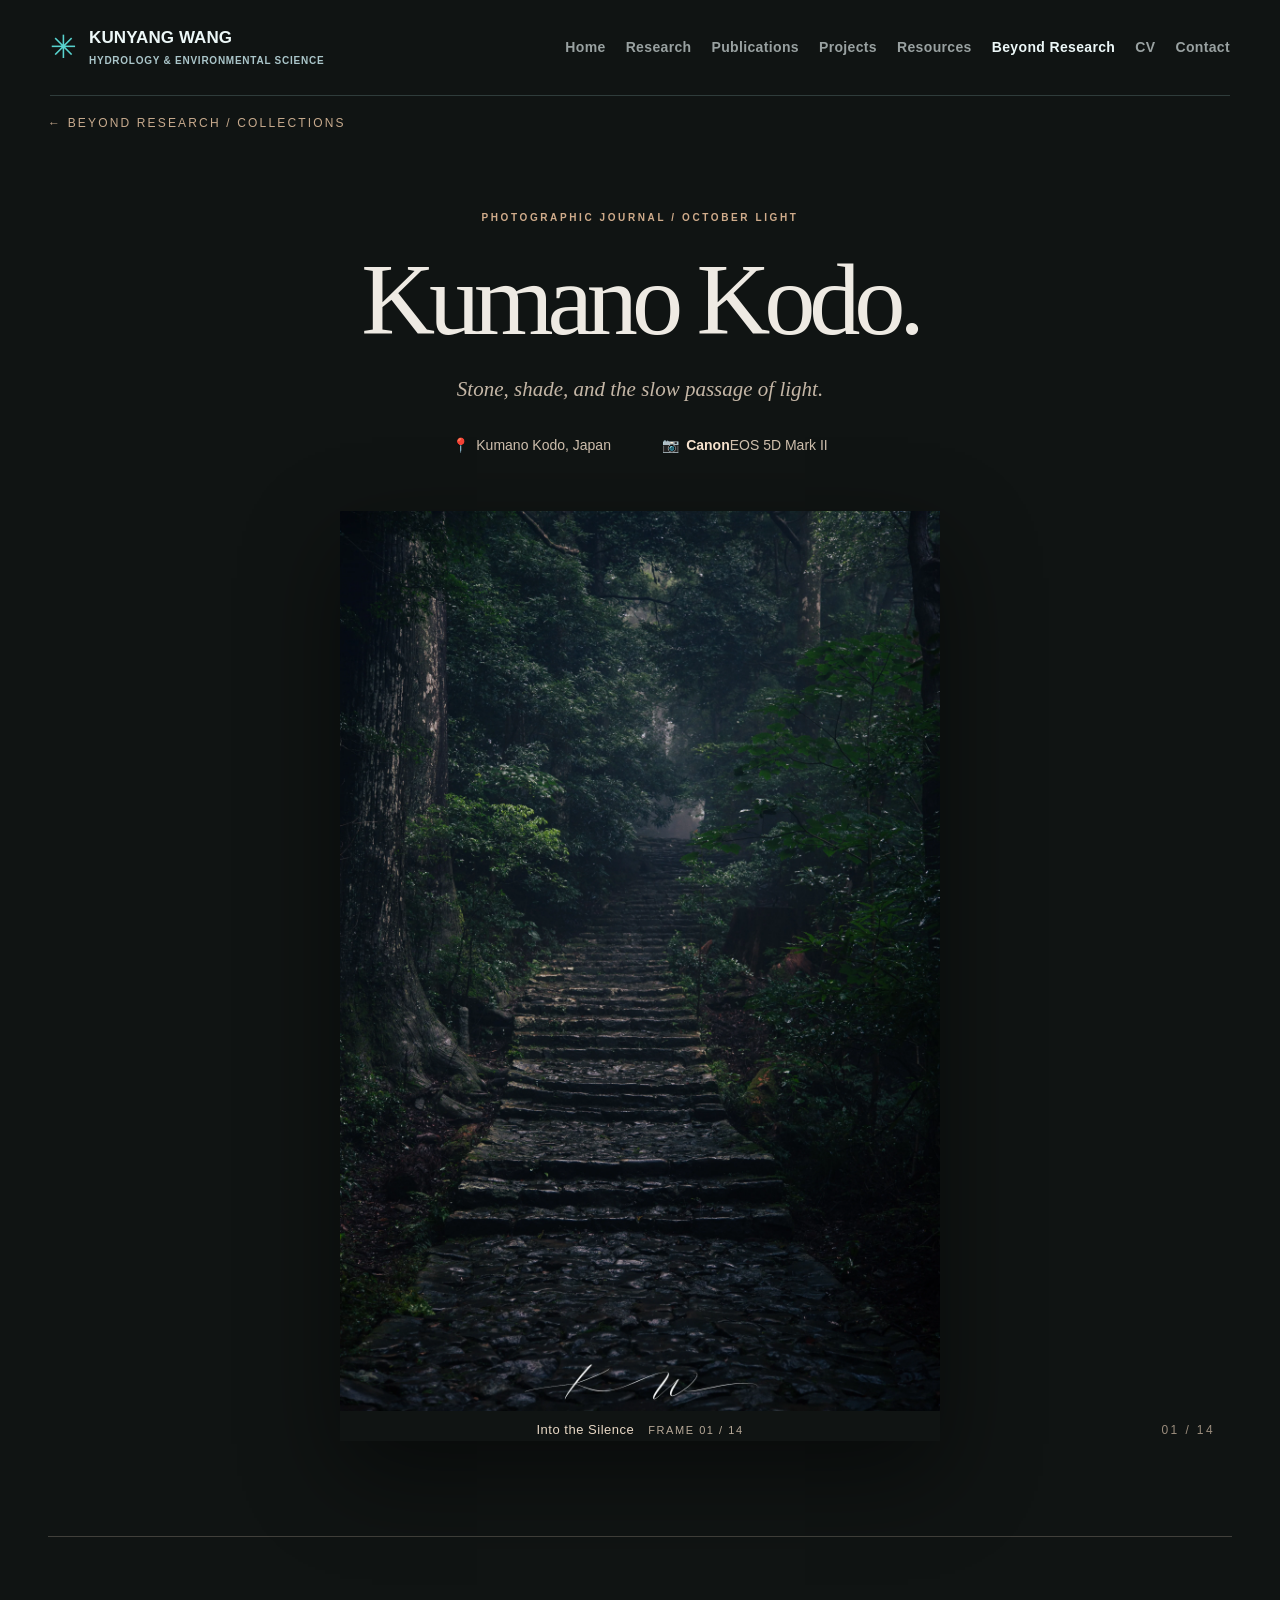
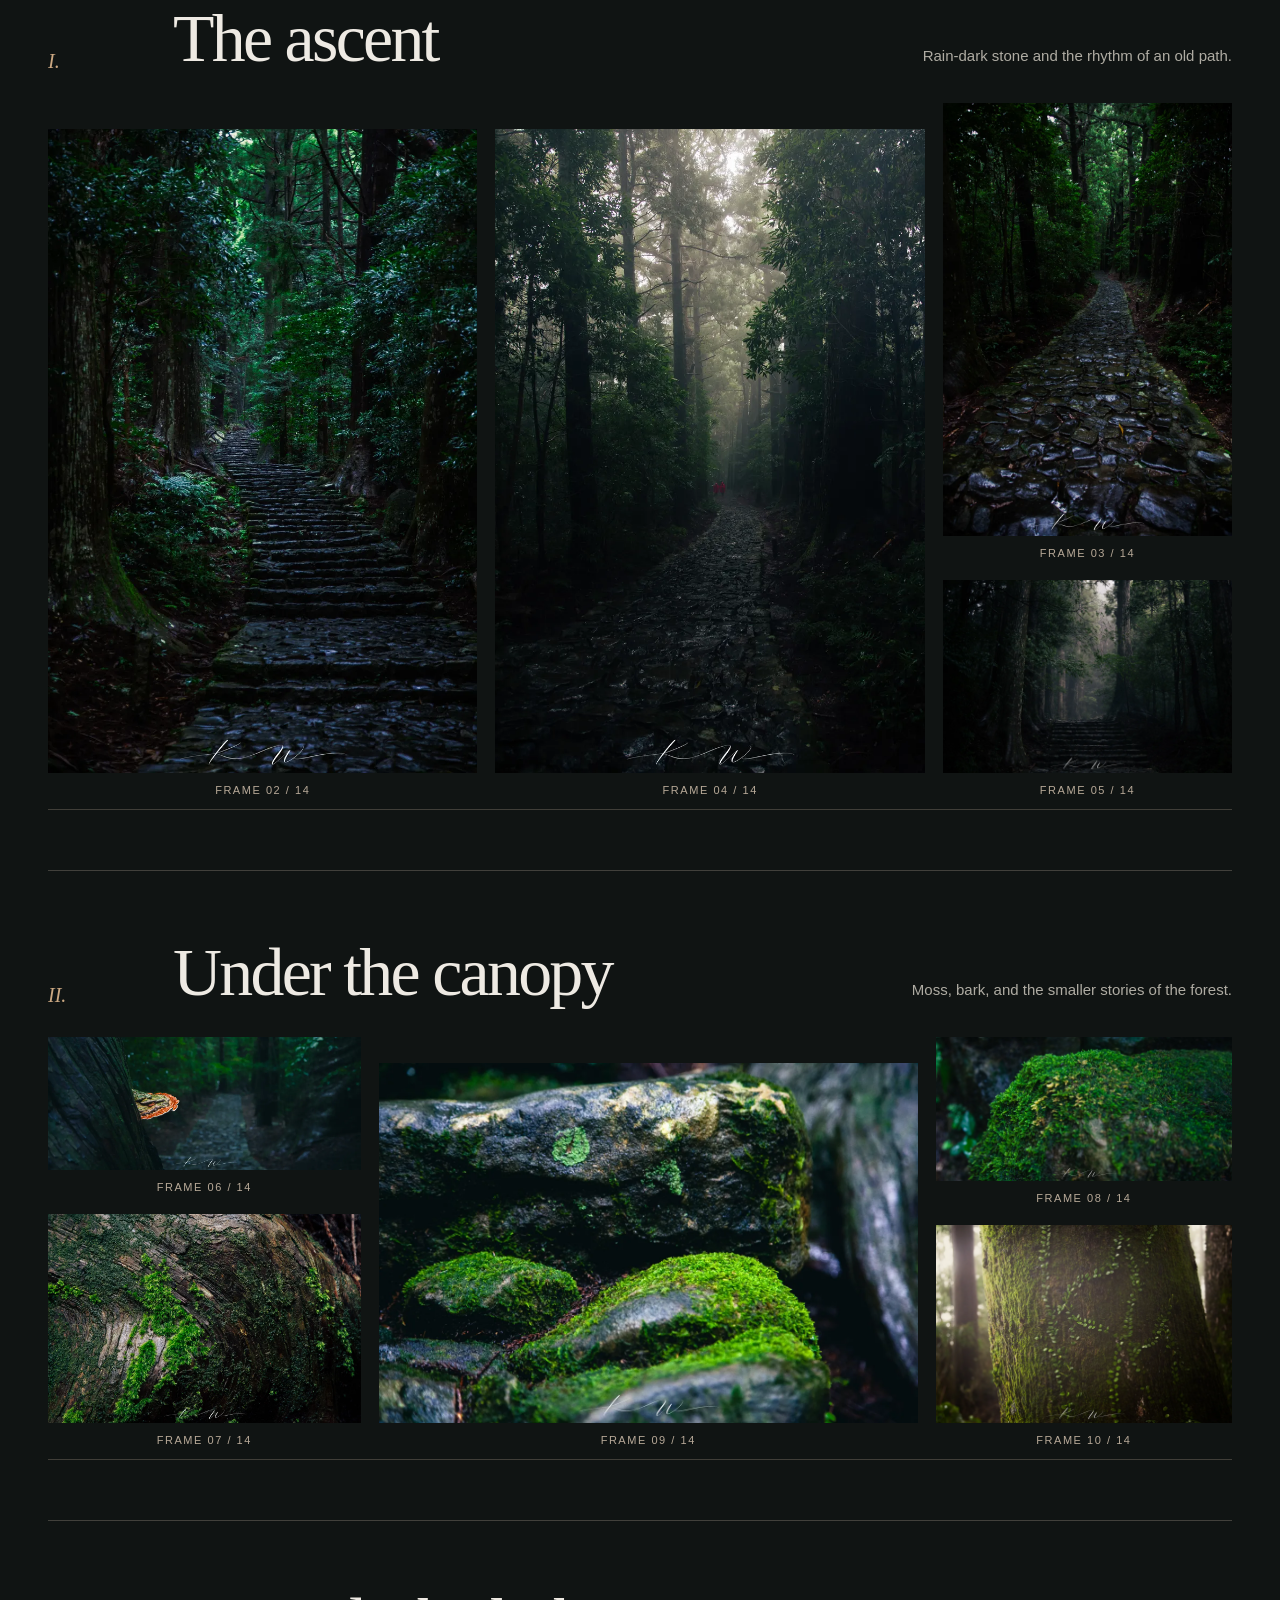
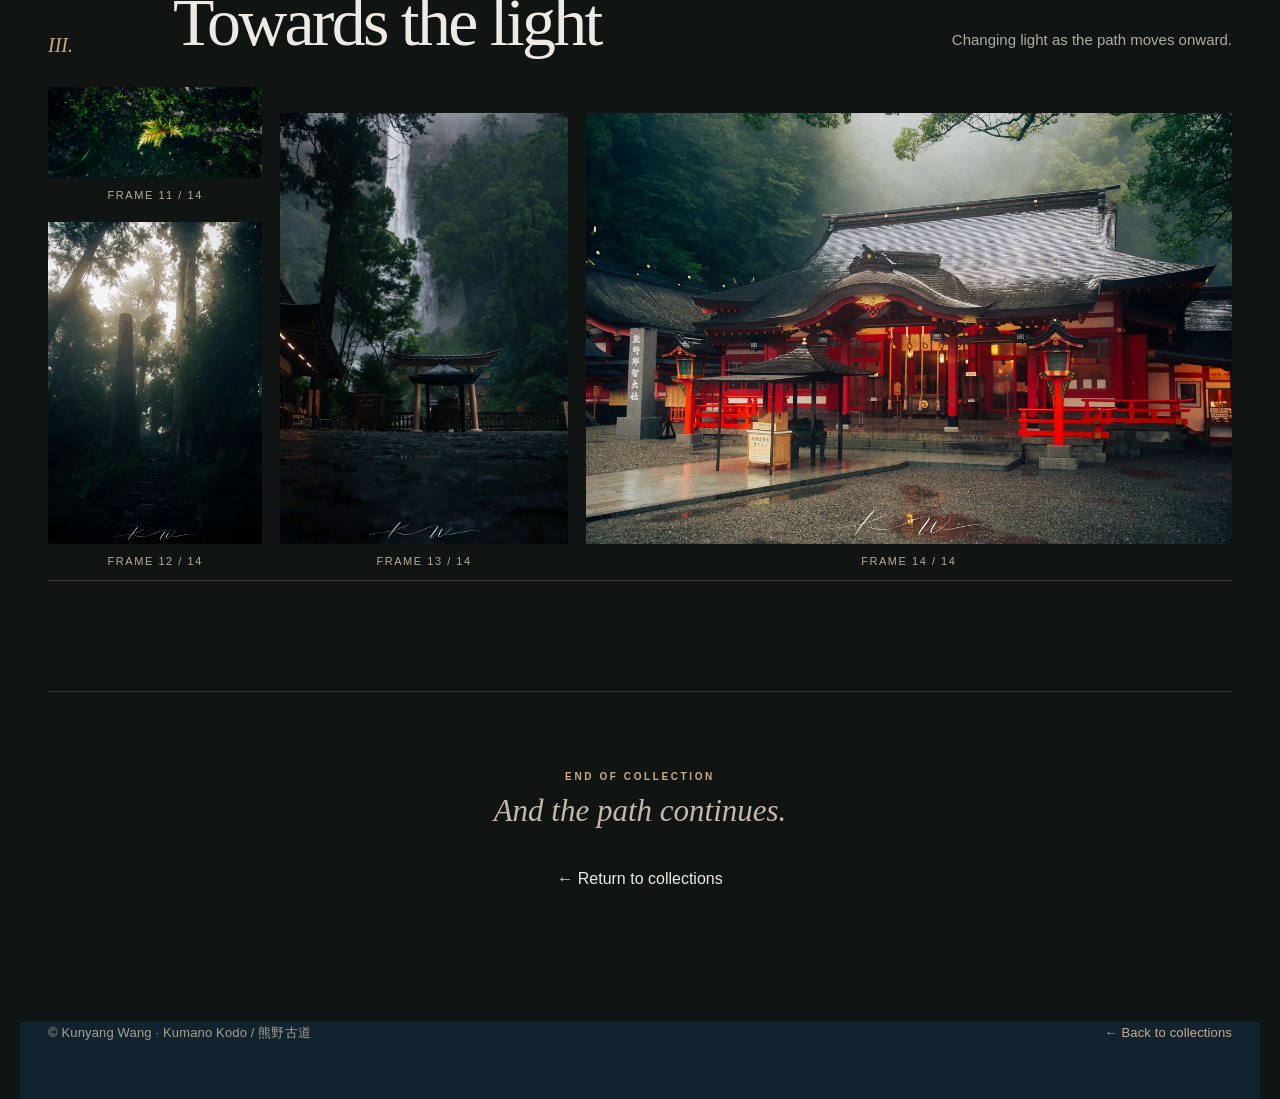
==== commit cabd0f6b: "Refine Kumano album header and title only featured photo" ====
--- a/album.html
+++ b/album.html
@@ -10,7 +10,13 @@
 <link href="assets/kumano-baseline.css" rel="stylesheet"/>
 <link href="assets/kumano-viewer-v15.css" rel="stylesheet"/>
 <style>
-body.hybrid-two{background:#101413;color:#eeeae3} .top-shell{background:transparent} .album-shell{max-width:1240px;margin:0 auto;padding:0 28px 60px}.album-shell .back{display:inline-block;margin-top:18px;color:#c7aa8d;text-decoration:none;font-size:12px;letter-spacing:.18em;text-transform:uppercase}.album-shell .back:hover{text-decoration:underline}.page-footer{max-width:1240px;margin:0 auto;padding:0 28px 56px;color:#a89f93;font-size:13px;display:flex;justify-content:space-between;gap:20px}.page-footer a{color:#c7aa8d;text-decoration:none}.page-footer a:hover{text-decoration:underline}.featured .photo{cursor:pointer;background:transparent;border:0;padding:0}.baseline-column .photo,.featured .photo{background:transparent;border:0;padding:0;cursor:pointer}.photo img{display:block}.photocap{display:block;margin-top:8px;color:#b7a998;font-size:11px;letter-spacing:.14em;text-transform:uppercase}.micon{margin-right:7px} @media(max-width:720px){.album-shell,.page-footer{padding:0 18px 42px}.page-footer{flex-direction:column}}
+body.hybrid-two{background:#101413;color:#eeeae3} .top-shell{background:transparent} .album-shell{max-width:1240px;margin:0 auto;padding:0 28px 60px}.album-shell .back{display:inline-block;margin-top:18px;color:#c7aa8d;text-decoration:none;font-size:12px;letter-spacing:.18em;text-transform:uppercase}.album-shell .back:hover{text-decoration:underline}.page-footer{max-width:1240px;margin:0 auto;padding:0 28px 56px;color:#a89f93;font-size:13px;display:flex;justify-content:space-between;gap:20px}.page-footer a{color:#c7aa8d;text-decoration:none}.page-footer a:hover{text-decoration:underline}.featured .photo{cursor:pointer;background:transparent;border:0;padding:0}.baseline-column .photo,.featured .photo{background:transparent;border:0;padding:0;cursor:pointer}.photo img{display:block}.photocap{display:block;margin-top:8px;color:#b7a998;font-size:11px;letter-spacing:.14em;text-transform:uppercase}.micon{margin-right:7px}
+.h2-intro .meta{display:flex;align-items:center;justify-content:center;flex-wrap:wrap;column-gap:clamp(24px,4vw,52px);row-gap:9px;font-size:14px;line-height:1.6}
+.h2-intro .meta>span{display:inline-flex;align-items:center;white-space:nowrap}
+.featured .photocap{display:flex;align-items:baseline;justify-content:center;flex-wrap:wrap;column-gap:14px;row-gap:3px}
+.featured .cover-photo-title{font-size:13px;font-weight:500;color:#e8d8c5;letter-spacing:.04em;text-transform:none}
+.featured .cover-photo-number{font-size:11px;color:#b7a998}
+@media(max-width:720px){.album-shell,.page-footer{padding:0 18px 42px}.page-footer{flex-direction:column}}
 </style></head><body class="hybrid-two">
 <div class="top-shell"><header class="wrap site-nav"><a class="logo" href="index.html"><span class="logo-symbol">✳</span><span class="logo-words">KUNYANG WANG<small>HYDROLOGY &amp; ENVIRONMENTAL SCIENCE</small></span></a><nav aria-label="Main navigation" class="navlinks"><a class="" href="index.html">Home</a><a class="" href="index.html#research">Research</a><a class="" href="publications.html">Publications</a><a class="" href="projects.html">Projects</a><a class="" href="resources.html">Resources</a><a class="active" href="beyond-research.html">Beyond Research</a><a class="" href="cv.html">CV</a><a class="" href="contact.html">Contact</a></nav></header></div>
-<main class="album-shell wide"><a class="back" href="beyond-research.html">← Beyond Research / Collections</a><div class="h2-intro"><div class="section-label">Photographic journal / October light</div><h1>Kumano Kodo.</h1><div class="lead">Stone, shade, and the slow passage of light.</div><div class="meta"><span><span class="micon">📍</span> Kumano Kodo, Japan</span><span><span class="micon">📷</span> <strong>Canon</strong> EOS 5D Mark II</span><span>14 photographs</span></div></div><section class="featured reveal"><button class="photo" aria-label="Open photograph 01" onclick="window.Kumano.openPhoto(0)"><img src="photos/albums/kumano-kodo/01-mg-9178-1.webp" alt="Forest stone stairway on Kumano Kodo"/><span class="photocap">Frame 01 / 14</span></button></section><section class="chap reveal"><div class="chap-head"><div class="chap-no">I.</div><h2>The ascent</h2><p>Rain-dark stone and the rhythm of an old path.</p></div><div class="baseline-wall" id="the-ascent" data-wide="1|3|2,4" data-tablet="1,2|3,4" data-mobile="1,2,3,4" aria-label="Photographs with aligned chapter baseline"></div></section><section class="chap reveal"><div class="chap-head"><div class="chap-no">II.</div><h2>Under the canopy</h2><p>Moss, bark, and the smaller stories of the forest.</p></div><div class="baseline-wall" id="under-the-canopy" data-wide="5,6|8|7,9" data-tablet="5,6,7|8,9" data-mobile="5,6,7,8,9" aria-label="Photographs with aligned chapter baseline"></div></section><section class="chap reveal"><div class="chap-head"><div class="chap-no">III.</div><h2>Towards the light</h2><p>Changing light as the path moves onward.</p></div><div class="baseline-wall" id="towards-the-light" data-wide="10,11|12|13" data-tablet="10,11|12,13" data-mobile="10,11,12,13" aria-label="Photographs with aligned chapter baseline"></div></section><section class="h2-outro"><span class="section-label">End of collection</span><p>And the path continues.</p><a class="text-cta" href="beyond-research.html">← Return to collections</a></section></main><footer class="page-footer"><span>© Kunyang Wang · Kumano Kodo / 熊野古道</span><a href="beyond-research.html">← Back to collections</a></footer><script src="assets/kumano-album-data.js"></script><script src="assets/kumano-gallery.js"></script><script src="assets/kumano-baseline.js"></script></body></html>+<main class="album-shell wide"><a class="back" href="beyond-research.html">← Beyond Research / Collections</a><div class="h2-intro"><div class="section-label">Photographic journal / October light</div><h1>Kumano Kodo.</h1><div class="lead">Stone, shade, and the slow passage of light.</div><div class="meta"><span><span class="micon">📍</span> Kumano Kodo, Japan</span><span><span class="micon">📷</span> <strong>Canon</strong> EOS 5D Mark II</span></div></div><section class="featured reveal"><button class="photo" aria-label="Open photograph 01" onclick="window.Kumano.openPhoto(0)"><img src="photos/albums/kumano-kodo/01-mg-9178-1.webp" alt="Forest stone stairway on Kumano Kodo"/><span class="photocap"><span class="cover-photo-title">Into the Silence</span><span class="cover-photo-number">Frame 01 / 14</span></span></button></section><section class="chap reveal"><div class="chap-head"><div class="chap-no">I.</div><h2>The ascent</h2><p>Rain-dark stone and the rhythm of an old path.</p></div><div class="baseline-wall" id="the-ascent" data-wide="1|3|2,4" data-tablet="1,2|3,4" data-mobile="1,2,3,4" aria-label="Photographs with aligned chapter baseline"></div></section><section class="chap reveal"><div class="chap-head"><div class="chap-no">II.</div><h2>Under the canopy</h2><p>Moss, bark, and the smaller stories of the forest.</p></div><div class="baseline-wall" id="under-the-canopy" data-wide="5,6|8|7,9" data-tablet="5,6,7|8,9" data-mobile="5,6,7,8,9" aria-label="Photographs with aligned chapter baseline"></div></section><section class="chap reveal"><div class="chap-head"><div class="chap-no">III.</div><h2>Towards the light</h2><p>Changing light as the path moves onward.</p></div><div class="baseline-wall" id="towards-the-light" data-wide="10,11|12|13" data-tablet="10,11|12,13" data-mobile="10,11,12,13" aria-label="Photographs with aligned chapter baseline"></div></section><section class="h2-outro"><span class="section-label">End of collection</span><p>And the path continues.</p><a class="text-cta" href="beyond-research.html">← Return to collections</a></section></main><footer class="page-footer"><span>© Kunyang Wang · Kumano Kodo / 熊野古道</span><a href="beyond-research.html">← Back to collections</a></footer><script src="assets/kumano-album-data.js"></script><script src="assets/kumano-gallery.js"></script><script src="assets/kumano-baseline.js"></script></body></html>
--- a/assets/c-turquoise.css
+++ b/assets/c-turquoise.css
@@ -6,8 +6,29 @@
 .hero-left{border-top:2px solid #58D3CF55}
 .actions .primary{box-shadow:0 8px 28px #041F2938;transition:background .2s,transform .2s}
 .actions .primary:hover{background:#83E6DF;transform:translateY(-2px)}
-.focus-card{transition:transform .2s,box-shadow .2s}
-.focus-card:hover{transform:translateY(-4px);box-shadow:0 16px 30px #1F637A18}
 .focus-card h3{color:#21434E}
 .pills span:hover{background:#C4E9E9}
 ::selection{background:#7DE4DF;color:#10232E}
+
+/* Homepage full-width alternate bands after publications/funding reorder. */
+.selected-publications-band{background:#E0F0F1}
+.selected-publications-band .publication-card{border-bottom-color:#BDD7D9}
+#projects.interlude{background:#F1F5F5}
+
+/* Keep the funding block centered in its full-width alternating color band. */
+#projects.interlude > .interlude-grid {
+  width: min(1320px, calc(100% - 100px));
+  max-width: 1320px;
+  margin-left: auto;
+  margin-right: auto;
+  display: grid;
+  grid-template-columns: repeat(2, minmax(0, 1fr));
+  gap: clamp(30px, 6vw, 90px);
+}
+@media (max-width: 850px) {
+  #projects.interlude > .interlude-grid {
+    width: min(660px, calc(100% - 36px));
+    grid-template-columns: 1fr;
+    gap: 20px;
+  }
+}
